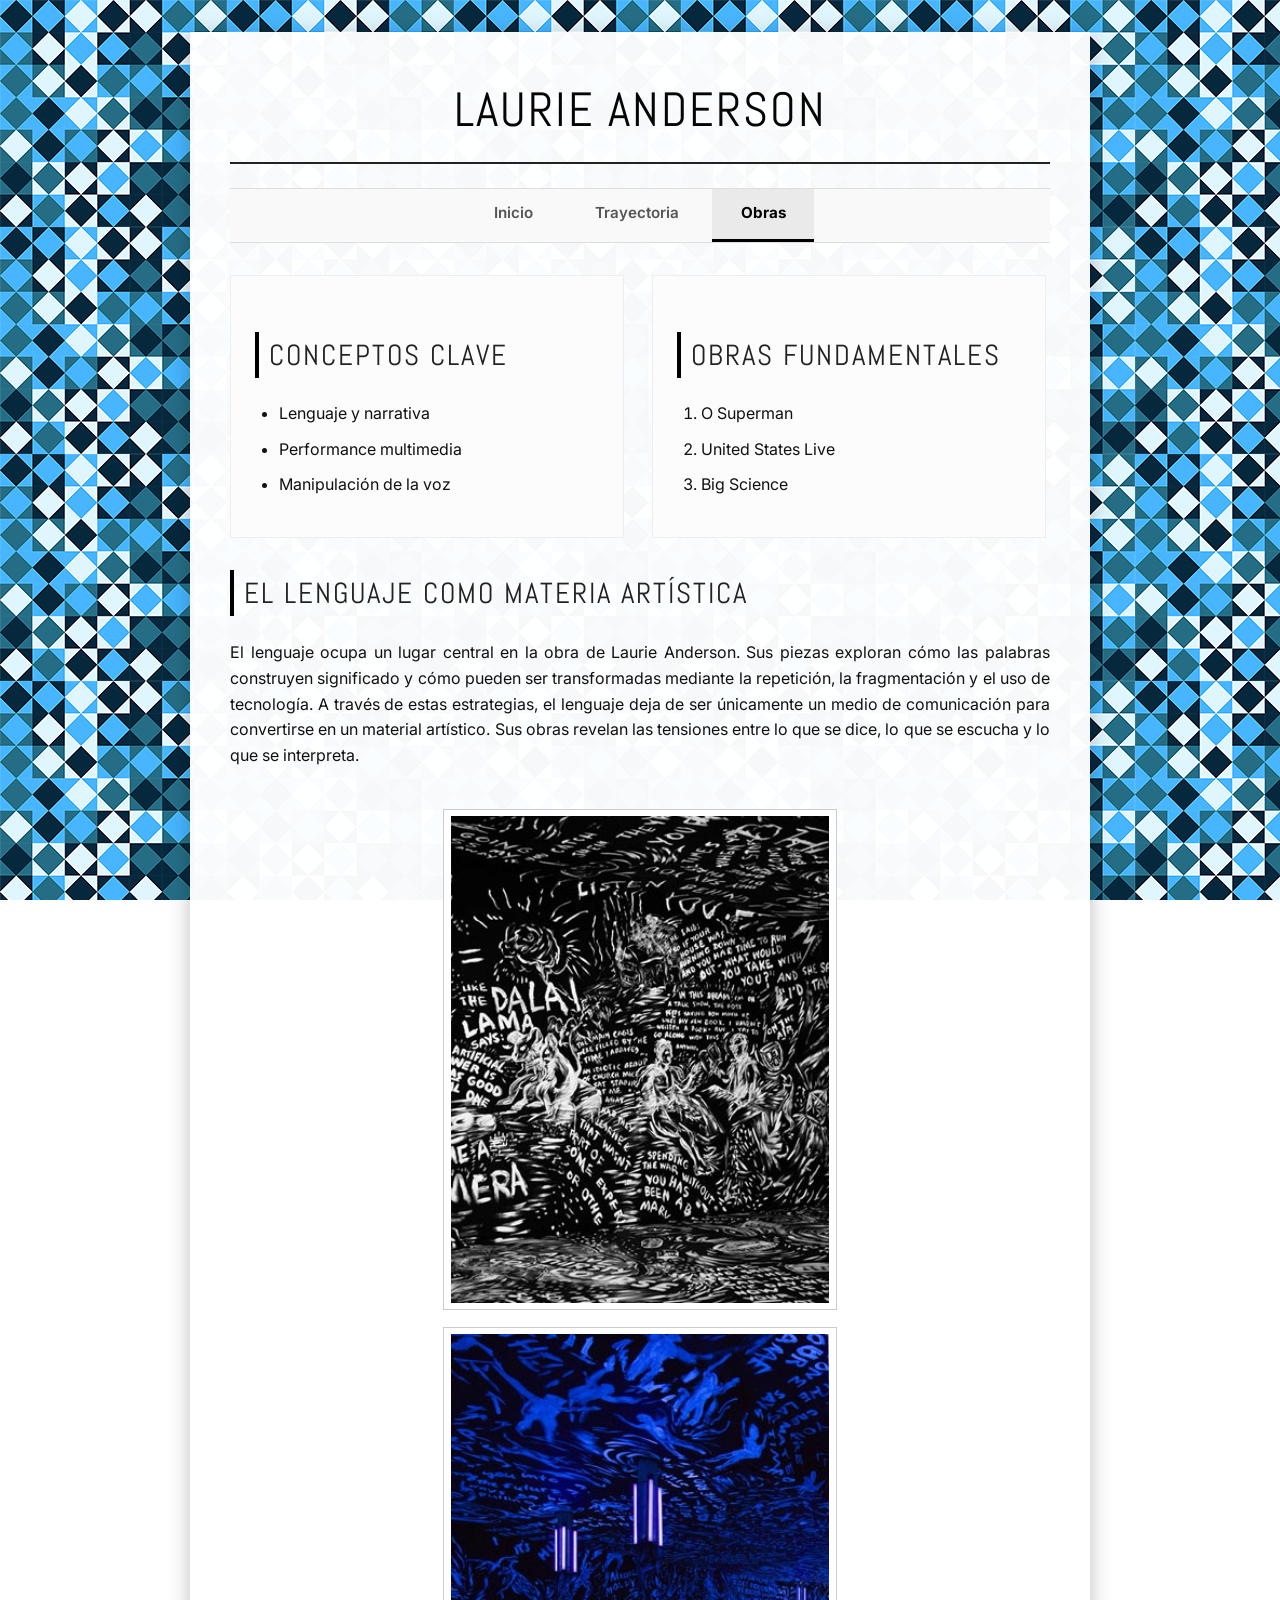
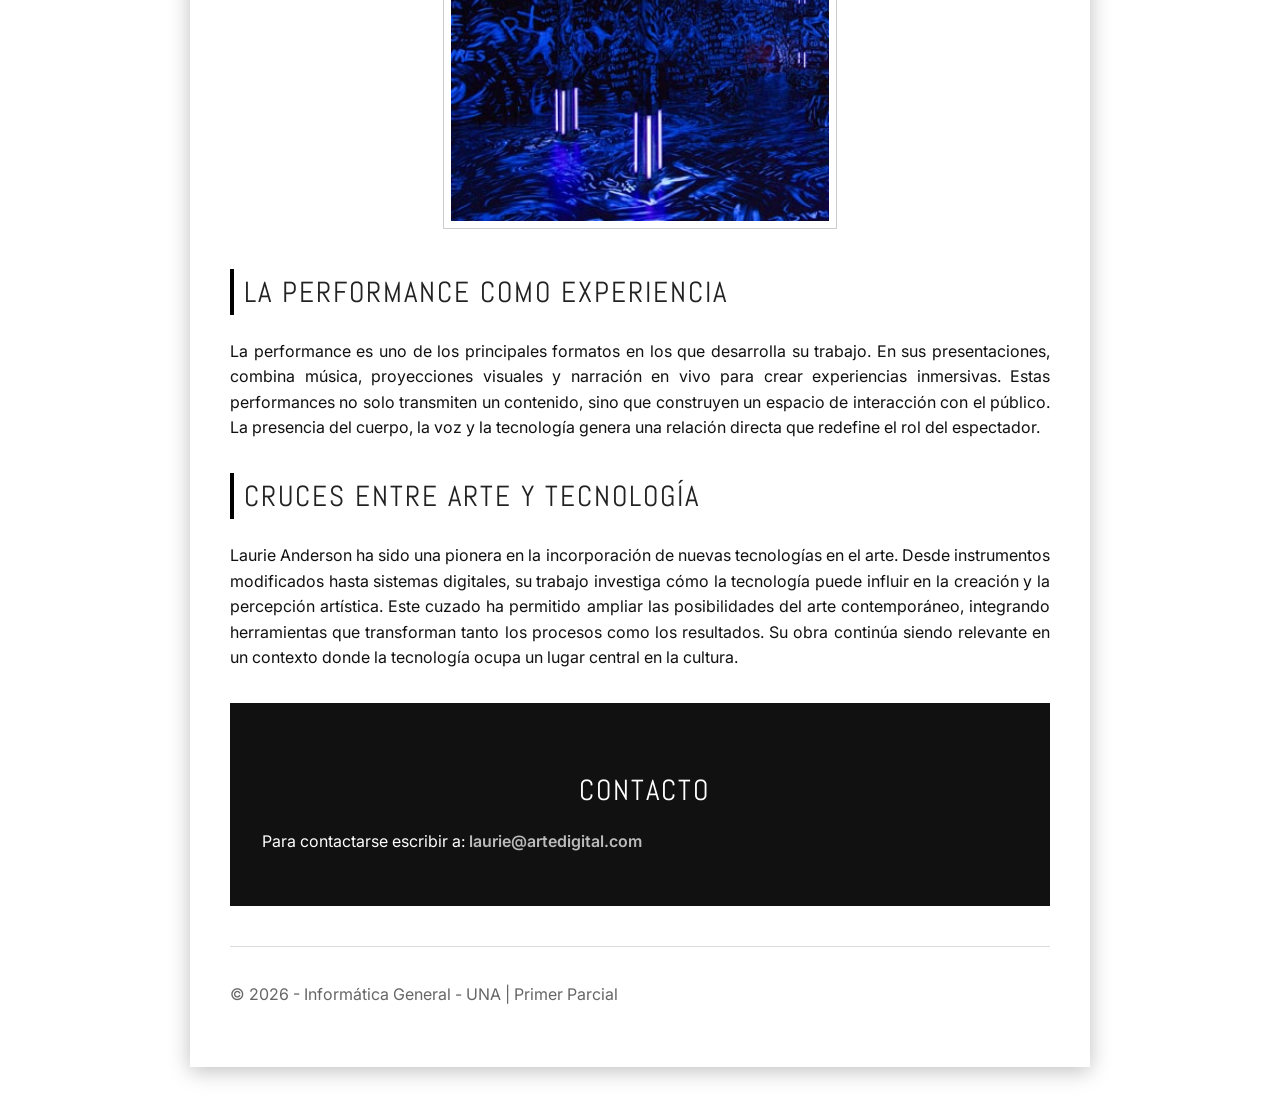
==== obras.html @ 17bdbad8 "Ultimo commit Pag terminada con galeria, estilos y fondo." ====
<!DOCTYPE html>
<html lang="es">
<head>
    <meta charset="UTF-8">
    <meta name="viewport" content="width=device-width, initial-scale=1.0">
    <title>Laurie Anderson | Obras</title>
    <link rel="preconnect" href="https://fonts.googleapis.com">
    <link rel="preconnect" href="https://fonts.gstatic.com" crossorigin>
    <link href="https://fonts.googleapis.com/css2?family=Abel&family=Inter:wght@400;600&display=swap" rel="stylesheet">
    <link rel="stylesheet" href="css/estilos.css">
</head>
<body>
    <div class="contenedor-principal">
        <header>
            <h1>Laurie Anderson</h1>
            <nav>
                <ul class="menu-horizontal">
                    <li><a href="index.html" class="enlace-nav">Inicio</a></li>
                    <li><a href="trayectoria.html" class="enlace-nav">Trayectoria</a></li>
                    <li><a href="obras.html" class="enlace-nav activo">Obras</a></li>
                </ul>
            </nav>
        </header>

        <main>
            <section class="contenedor-listas">
                <div class="caja-lista">
                    <h2>Conceptos clave</h2>
                    <ul class="lista-ul">
                        <li>Lenguaje y narrativa</li>
                        <li>Performance multimedia</li>
                        <li>Manipulación de la voz</li>
                    </ul>
                </div>
                <div class="caja-lista">
                    <h2>Obras fundamentales</h2>
                    <ol class="lista-ol">
                        <li>O Superman</li>
                        <li>United States Live</li>
                        <li>Big Science</li>
                    </ol>
                </div>
            </section>

            <section class="analisis-conceptual">
                <h2>El lenguaje como materia artística</h2>
                <p>El lenguaje ocupa un lugar central en la obra de Laurie Anderson. Sus piezas exploran cómo las palabras construyen significado y cómo pueden ser transformadas mediante la repetición, la fragmentación y el uso de tecnología. A través de estas estrategias, el lenguaje deja de ser únicamente un medio de comunicación para convertirse en un material artístico. Sus obras revelan las tensiones entre lo que se dice, lo que se escucha y lo que se interpreta.</p>
                
                <div class="galeria-imagenes">
                    <img src="img/anderson3.jpg" alt="Instalación mural interactiva en blanco y negro" class="imagen-artista">
                    <img src="img/anderson4.jpg" alt="Instalación inmersiva con luz ultravioleta azul" class="imagen-artista">
                </div>

                <h2>La performance como experiencia</h2>
                <p>La performance es uno de los principales formatos en los que desarrolla su trabajo. En sus presentaciones, combina música, proyecciones visuales y narración en vivo para crear experiencias inmersivas. Estas performances no solo transmiten un contenido, sino que construyen un espacio de interacción con el público. La presencia del cuerpo, la voz y la tecnología genera una relación directa que redefine el rol del espectador.</p>

                <h2>Cruces entre arte y tecnología</h2>
                <p>Laurie Anderson ha sido una pionera en la incorporación de nuevas tecnologías en el arte. Desde instrumentos modificados hasta sistemas digitales, su trabajo investiga cómo la tecnología puede influir en la creación y la percepción artística. Este cuzado ha permitido ampliar las posibilidades del arte contemporáneo, integrando herramientas que transforman tanto los procesos como los resultados. Su obra continúa siendo relevante en un contexto donde la tecnología ocupa un lugar central en la cultura.</p>
            </section>

            <section class="caja-contacto">
                <h2>Contacto</h2>
                <p>Para contactarse escribir a: <a href="mailto:laurie@artedigital.com" class="link-correo">laurie@artedigital.com</a></p>
            </section>
        </main>

        <footer>
            <p>&copy; 2026 - Informática General - UNA | Primer Parcial</p>
        </footer>
    </div>
</body>
</html>
---- css/estilos.css ----
/* CONFIGURACIÓN GENERAL Y IMAGEN DE FONDO */
* {
    box-shadow: none;
    box-sizing: border-box;
}

body {
    /* Base de rem */
    font-size: 100%; 
    font-family: 'Inter', sans-serif;
    line-height: 1.6;
    margin: 0;
    padding: 0;
   /*Imagen geométrica aplicada como fondo en las tres páginas */
    background-image: url('../img/fondo.png');
    background-repeat: repeat;
    background-attachment: fixed;
    color: #111111;
}

/* Elemento de bloque contenedor */
.contenedor-principal {
    max-width: 900px; 
    width: 95%; /* Proporciona margen fluido en pantallas más chicas */
    margin: 2rem auto;
    background-color: rgba(255, 255, 255, 0.97); /* contraste y legibilidad sobre el fondo */
    padding: 2.5rem;
    box-shadow: 0 4px 20px rgba(0, 0, 0, 0.25);
}

/* ==========================================
   TIPOGRAFÍA */
h1, h2, h3 {
    font-family: 'Abel', sans-serif;
    font-weight: normal; /* Abel es una fuente tipográfica esbelta de un solo peso */
    color: #050505;
    margin-top: 0;
    text-transform: uppercase;
    letter-spacing: 2px;
}

h1 {
    font-size: 3rem;
    text-align: center;
    border-bottom: 2px solid #222;
    padding-bottom: 0.8rem;
    margin-bottom: 0;
}

h2 {
    font-size: 1.8rem;
    margin-top: 2rem;
    color: #222;
    border-left: 4px solid #000;
    padding-left: 0.6rem;
}

p {
    font-size: 1rem; /* Equivalente a 16px */
    margin-bottom: 1.2rem;
    text-align: justify;
}

/*
   MENÚ DE NAVEGACIÓN */
.menu-horizontal {
    list-style: none;
    padding: 0;
    margin: 1.5rem 0 2rem 0;
    text-align: center;
    border-top: 1px solid #ddd;
    border-bottom: 1px solid #ddd;
    background-color: #f9f9f9;
}

.menu-horizontal li {
    display: inline-block;
}

.enlace-nav {
    display: block;
    padding: 0.8rem 1.8rem;
    color: #555;
    text-decoration: none;
    font-weight: 600;
    font-size: 0.95rem;
    transition: all 0.3s ease;
}

/* Estilos de los links */
.enlace-nav:hover {
    color: #000;
    background-color: #eee;
}

.enlace-nav:active {
    background-color: #ddd;
}

.enlace-nav.activo {
    color: #000;
    font-weight: bold;
    border-bottom: 3px solid #000;
    background-color: #eaeaea;
}

/* DISEÑO DE BLOQUES TEXTO Y COMPONENTES
*/
.seccion-hero {
    margin-bottom: 2rem;
}

.texto-destacado {
    font-family: 'Abel', sans-serif;
    font-size: 1.6rem;
    background-color: #f0f0f0;
    border-left: 6px solid #000;
    margin: 2rem 0;
    padding: 1.5rem;
    color: #111;
}

.texto-destacado .autor {
    display: block;
    font-family: 'Inter', sans-serif;
    font-size: 0.95rem;
    text-align: right;
    font-weight: 600;
    margin-top: 0.5rem;
    color: #555;
}

/*  porcentajes y rem */
.bloque-perfil {
    display: block;
    margin-bottom: 1.5rem;
}

.columna-texto {
    width: 100%;
    margin-bottom: 1.5rem;
}

.columna-imagen {
    width: 100%;
    text-align: center;
    margin-bottom: 1.5rem;
}

/* Fotos*/
.imagen-artista {
    max-width: 100%;
    height: auto;
    border: 1px solid #ccc;
    padding: 0.4rem;
    background-color: #fff;
}

/* Estructura para la galería de imágenes */
.galeria-imagenes {
    margin: 2rem 0;
    text-align: center;
}

.galeria-imagenes .imagen-artista {
    width: 48%;
    display: inline-block;
    margin: 1%;
    vertical-align: top;
}

/* Organización de las listas */
.contenedor-listas {
    margin: 2rem 0;
}

.caja-lista {
    width: 48%;
    display: inline-block;
    vertical-align: top;
    background-color: #fcfcfc;
    padding: 1.5rem;
    border: 1px solid #eee;
}

.caja-lista:last-child {
    margin-left: 3%;
}

.lista-ul, .lista-ol {
    padding-left: 1.5rem;
    font-size: 1rem;
}

.lista-ul li, .lista-ol li {
    margin-bottom: 0.6rem;
}

.resaltado {
    font-weight: 600;
    background-color: #e6e6e6;
    padding: 0.1rem 0.3rem;
}

.bloque-tecnologia {
    background-color: #f7f7f7;
    padding: 1.5rem;
    margin-top: 2rem;
    border-top: 1px dashed #ccc;
}

/*  VIDEO INCRUSTADO (YOUTUBE)   */
.seccion-video {
    margin: 2rem 0;
}

.reproductor-responsivo {
    position: relative;
    padding-bottom: 55%; /* Aspecto 16:9 */
    height: 0;
    overflow: hidden;
    margin-top: 1rem;
    border: 1px solid #000;
}

.reproductor-responsivo iframe {
    position: absolute;
    top: 0;
    left: 0;
    width: 100%;
    height: 100%;
}

/* CONTACTO Y PIE DE PÁGINA
*/
.caja-contacto {
    margin-top: 2rem;
    background-color: #111;
    color: #fff;
    padding: 2rem;
    text-align: center;
}

.caja-contacto h2 {
    color: #fff;
    border: none;
    margin-bottom: 0.5rem;
}

.link-correo {
    color: #bbb;
    text-decoration: none;
    font-weight: 600;
}

.link-correo:hover {
    color: #fff;
    text-decoration: underline;
}

footer {
    margin-top: 2.5rem;
    border-top: 1px solid #ddd;
    padding-top: 1.2rem;
    text-align: center;
    font-size: 0.85rem;
    color: #666;
}
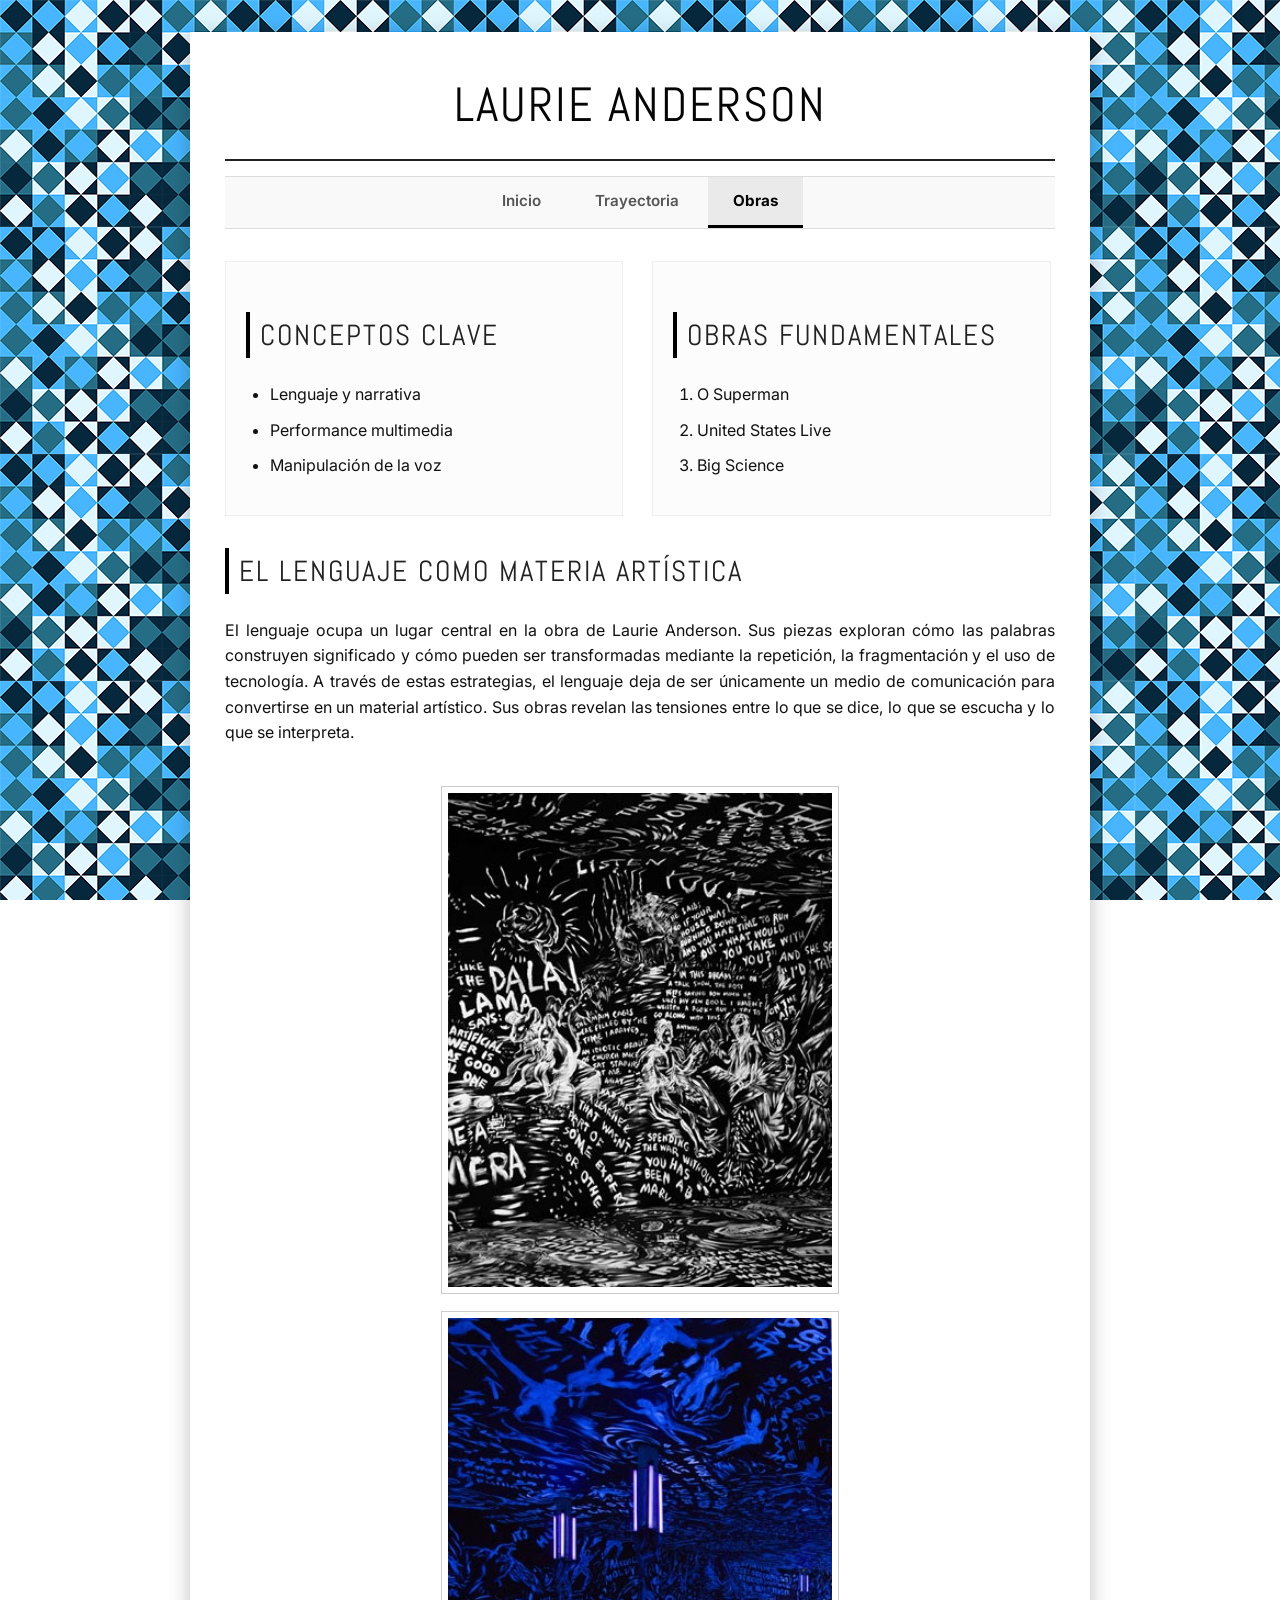
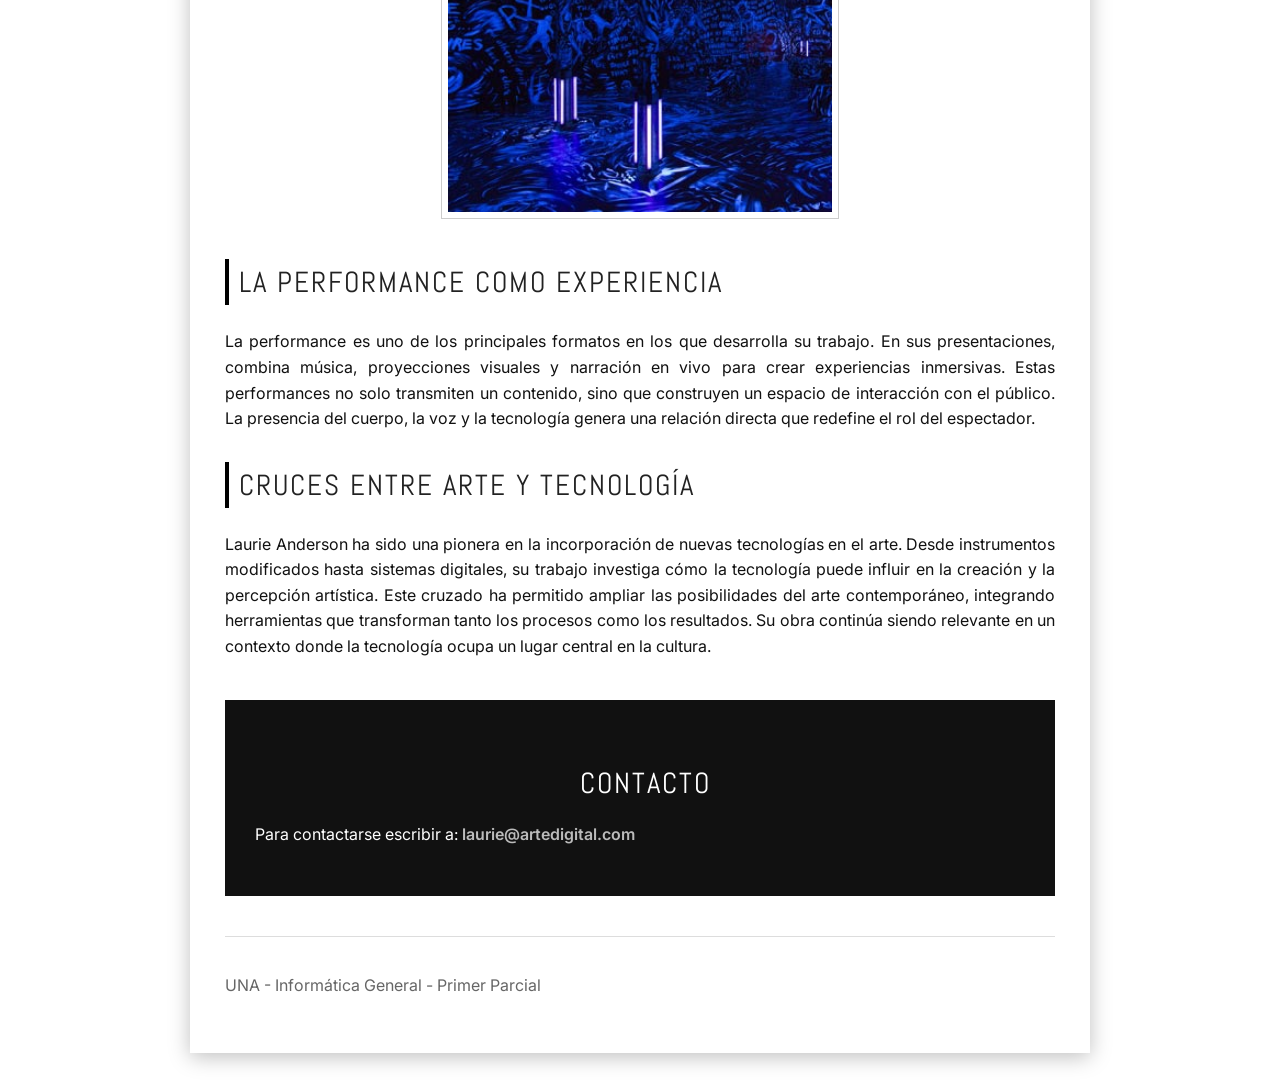
==== commit 47f2e2df: "correccion texto, cierre de" ====
--- a/obras.html
+++ b/obras.html
@@ -1,3 +1,4 @@
+
 <!DOCTYPE html>
 <html lang="es">
 <head>
@@ -47,15 +48,15 @@
                 <p>El lenguaje ocupa un lugar central en la obra de Laurie Anderson. Sus piezas exploran cómo las palabras construyen significado y cómo pueden ser transformadas mediante la repetición, la fragmentación y el uso de tecnología. A través de estas estrategias, el lenguaje deja de ser únicamente un medio de comunicación para convertirse en un material artístico. Sus obras revelan las tensiones entre lo que se dice, lo que se escucha y lo que se interpreta.</p>
                 
                 <div class="galeria-imagenes">
-                    <img src="img/anderson3.jpg" alt="Instalación mural interactiva en blanco y negro" class="imagen-artista">
-                    <img src="img/anderson4.jpg" alt="Instalación inmersiva con luz ultravioleta azul" class="imagen-artista">
+                    <img src="img/anderson3.jpg" alt="obra de la artista 1" class="imagen-artista">
+                    <img src="img/anderson4.jpg" alt="obra de la artista 2" class="imagen-artista">
                 </div>
 
                 <h2>La performance como experiencia</h2>
                 <p>La performance es uno de los principales formatos en los que desarrolla su trabajo. En sus presentaciones, combina música, proyecciones visuales y narración en vivo para crear experiencias inmersivas. Estas performances no solo transmiten un contenido, sino que construyen un espacio de interacción con el público. La presencia del cuerpo, la voz y la tecnología genera una relación directa que redefine el rol del espectador.</p>
 
                 <h2>Cruces entre arte y tecnología</h2>
-                <p>Laurie Anderson ha sido una pionera en la incorporación de nuevas tecnologías en el arte. Desde instrumentos modificados hasta sistemas digitales, su trabajo investiga cómo la tecnología puede influir en la creación y la percepción artística. Este cuzado ha permitido ampliar las posibilidades del arte contemporáneo, integrando herramientas que transforman tanto los procesos como los resultados. Su obra continúa siendo relevante en un contexto donde la tecnología ocupa un lugar central en la cultura.</p>
+                <p>Laurie Anderson ha sido una pionera en la incorporación de nuevas tecnologías en el arte. Desde instrumentos modificados hasta sistemas digitales, su trabajo investiga cómo la tecnología puede influir en la creación y la percepción artística. Este cruzado ha permitido ampliar las posibilidades del arte contemporáneo, integrando herramientas que transforman tanto los procesos como los resultados. Su obra continúa siendo relevante en un contexto donde la tecnología ocupa un lugar central en la cultura.</p>
             </section>
 
             <section class="caja-contacto">
@@ -65,7 +66,7 @@
         </main>
 
         <footer>
-            <p>&copy; 2026 - Informática General - UNA | Primer Parcial</p>
+            <p>UNA - Informática General - Primer Parcial</p>
         </footer>
     </div>
 </body>
--- a/css/estilos.css
+++ b/css/estilos.css
@@ -1,38 +1,35 @@
-/* CONFIGURACIÓN GENERAL Y IMAGEN DE FONDO */
+/* fondo de pagina y configuracion */
 * {
     box-shadow: none;
     box-sizing: border-box;
 }
 
 body {
-    /* Base de rem */
     font-size: 100%; 
     font-family: 'Inter', sans-serif;
     line-height: 1.6;
     margin: 0;
     padding: 0;
-   /*Imagen geométrica aplicada como fondo en las tres páginas */
     background-image: url('../img/fondo.png');
     background-repeat: repeat;
     background-attachment: fixed;
     color: #111111;
 }
 
-/* Elemento de bloque contenedor */
+/* bloque contenedor de la pagina */
 .contenedor-principal {
     max-width: 900px; 
-    width: 95%; /* Proporciona margen fluido en pantallas más chicas */
+    width: 95%; 
     margin: 2rem auto;
-    background-color: rgba(255, 255, 255, 0.97); /* contraste y legibilidad sobre el fondo */
-    padding: 2.5rem;
+    background-color: #ffffff; /* blanco pleno sin transparencias complejas */
+    padding: 35px; /* cambiado a px fijos para restar prolijidad */
     box-shadow: 0 4px 20px rgba(0, 0, 0, 0.25);
 }
 
-/* ==========================================
-   TIPOGRAFÍA */
+/* estilos de los titulos */
 h1, h2, h3 {
     font-family: 'Abel', sans-serif;
-    font-weight: normal; /* Abel es una fuente tipográfica esbelta de un solo peso */
+    font-weight: normal; 
     color: #050505;
     margin-top: 0;
     text-transform: uppercase;
@@ -42,34 +39,33 @@
 h1 {
     font-size: 3rem;
     text-align: center;
-    border-bottom: 2px solid #222;
-    padding-bottom: 0.8rem;
+    border-bottom: 2px solid #222222;
+    padding-bottom: 15px; /* uso de px */
     margin-bottom: 0;
 }
 
 h2 {
     font-size: 1.8rem;
-    margin-top: 2rem;
-    color: #222;
-    border-left: 4px solid #000;
-    padding-left: 0.6rem;
+    margin-top: 30px; /* uso de px */
+    color: #222222;
+    border-left: 4px solid #000000;
+    padding-left: 10px; /* uso de px */
 }
 
 p {
-    font-size: 1rem; /* Equivalente a 16px */
+    font-size: 1rem; 
     margin-bottom: 1.2rem;
     text-align: justify;
 }
 
-/*
-   MENÚ DE NAVEGACIÓN */
+/* menu de navegacion horizontal */
 .menu-horizontal {
     list-style: none;
     padding: 0;
-    margin: 1.5rem 0 2rem 0;
-    text-align: center;
-    border-top: 1px solid #ddd;
-    border-bottom: 1px solid #ddd;
+    margin: 15px 0 30px 0; /* modificado con px */
+    text-align: center;
+    border-top: 1px solid #dddddd;
+    border-bottom: 1px solid #dddddd;
     background-color: #f9f9f9;
 }
 
@@ -79,33 +75,32 @@
 
 .enlace-nav {
     display: block;
-    padding: 0.8rem 1.8rem;
-    color: #555;
+    padding: 12px 25px; /* uso de px en los botones */
+    color: #555555;
     text-decoration: none;
     font-weight: 600;
     font-size: 0.95rem;
-    transition: all 0.3s ease;
-}
-
-/* Estilos de los links */
+    /* se quito la transicion para que el hover sea mas directo y rústico */
+}
+
+/* estados de los links */
 .enlace-nav:hover {
-    color: #000;
-    background-color: #eee;
+    color: #000000;
+    background-color: #eeeeee;
 }
 
 .enlace-nav:active {
-    background-color: #ddd;
+    background-color: #dddddd;
 }
 
 .enlace-nav.activo {
-    color: #000;
+    color: #000000;
     font-weight: bold;
-    border-bottom: 3px solid #000;
+    border-bottom: 3px solid #000000;
     background-color: #eaeaea;
 }
 
-/* DISEÑO DE BLOQUES TEXTO Y COMPONENTES
-*/
+/* diseño de los bloques de contenido */
 .seccion-hero {
     margin-bottom: 2rem;
 }
@@ -114,10 +109,10 @@
     font-family: 'Abel', sans-serif;
     font-size: 1.6rem;
     background-color: #f0f0f0;
-    border-left: 6px solid #000;
-    margin: 2rem 0;
-    padding: 1.5rem;
-    color: #111;
+    border-left: 6px solid #000000;
+    margin: 2rem 0;
+    padding: 20px; /* cambiado a px */
+    color: #111111;
 }
 
 .texto-destacado .autor {
@@ -126,11 +121,10 @@
     font-size: 0.95rem;
     text-align: right;
     font-weight: 600;
-    margin-top: 0.5rem;
-    color: #555;
-}
-
-/*  porcentajes y rem */
+    margin-top: 10px; /* cambiado a px */
+    color: #555555;
+}
+
 .bloque-perfil {
     display: block;
     margin-bottom: 1.5rem;
@@ -147,16 +141,16 @@
     margin-bottom: 1.5rem;
 }
 
-/* Fotos*/
+/* imagenes generales */
 .imagen-artista {
     max-width: 100%;
     height: auto;
-    border: 1px solid #ccc;
-    padding: 0.4rem;
-    background-color: #fff;
-}
-
-/* Estructura para la galería de imágenes */
+    border: 1px solid #cccccc;
+    padding: 6px; /* cambiado a px */
+    background-color: #ffffff;
+}
+
+/* galeria en la pagina de obras */
 .galeria-imagenes {
     margin: 2rem 0;
     text-align: center;
@@ -169,7 +163,7 @@
     vertical-align: top;
 }
 
-/* Organización de las listas */
+/* listas en paralelo */
 .contenedor-listas {
     margin: 2rem 0;
 }
@@ -179,8 +173,8 @@
     display: inline-block;
     vertical-align: top;
     background-color: #fcfcfc;
-    padding: 1.5rem;
-    border: 1px solid #eee;
+    padding: 20px; /* cambiado a px */
+    border: 1px solid #eeeeee;
 }
 
 .caja-lista:last-child {
@@ -193,34 +187,34 @@
 }
 
 .lista-ul li, .lista-ol li {
-    margin-bottom: 0.6rem;
+    margin-bottom: 10px; /* cambiado a px */
 }
 
 .resaltado {
     font-weight: 600;
     background-color: #e6e6e6;
-    padding: 0.1rem 0.3rem;
+    padding: 2px 5px; /* cambiado a px */
 }
 
 .bloque-tecnologia {
     background-color: #f7f7f7;
-    padding: 1.5rem;
+    padding: 20px; /* cambiado a px */
     margin-top: 2rem;
-    border-top: 1px dashed #ccc;
-}
-
-/*  VIDEO INCRUSTADO (YOUTUBE)   */
+    border-top: 1px dashed #cccccc;
+}
+
+/* contenedor para el video */
 .seccion-video {
     margin: 2rem 0;
 }
 
 .reproductor-responsivo {
     position: relative;
-    padding-bottom: 55%; /* Aspecto 16:9 */
+    padding-bottom: 56.25%; 
     height: 0;
     overflow: hidden;
-    margin-top: 1rem;
-    border: 1px solid #000;
+    margin-top: 15px; /* cambiado a px */
+    border: 1px solid #000000;
 }
 
 .reproductor-responsivo iframe {
@@ -231,38 +225,37 @@
     height: 100%;
 }
 
-/* CONTACTO Y PIE DE PÁGINA
-*/
+/* seccion de contacto y footer */
 .caja-contacto {
-    margin-top: 2rem;
-    background-color: #111;
-    color: #fff;
-    padding: 2rem;
+    margin-top: 40px; /* cambiado a px */
+    background-color: #111111;
+    color: #ffffff;
+    padding: 30px; /* cambiado a px */
     text-align: center;
 }
 
 .caja-contacto h2 {
-    color: #fff;
+    color: #ffffff;
     border: none;
-    margin-bottom: 0.5rem;
+    margin-bottom: 10px; /* cambiado a px */
 }
 
 .link-correo {
-    color: #bbb;
+    color: #bbbbbb;
     text-decoration: none;
     font-weight: 600;
 }
 
 .link-correo:hover {
-    color: #fff;
+    color: #ffffff;
     text-decoration: underline;
 }
 
 footer {
-    margin-top: 2.5rem;
-    border-top: 1px solid #ddd;
-    padding-top: 1.2rem;
+    margin-top: 40px; /* cambiado a px */
+    border-top: 1px solid #dddddd;
+    padding-top: 20px; /* cambiado a px */
     text-align: center;
     font-size: 0.85rem;
-    color: #666;
+    color: #666666;
 }
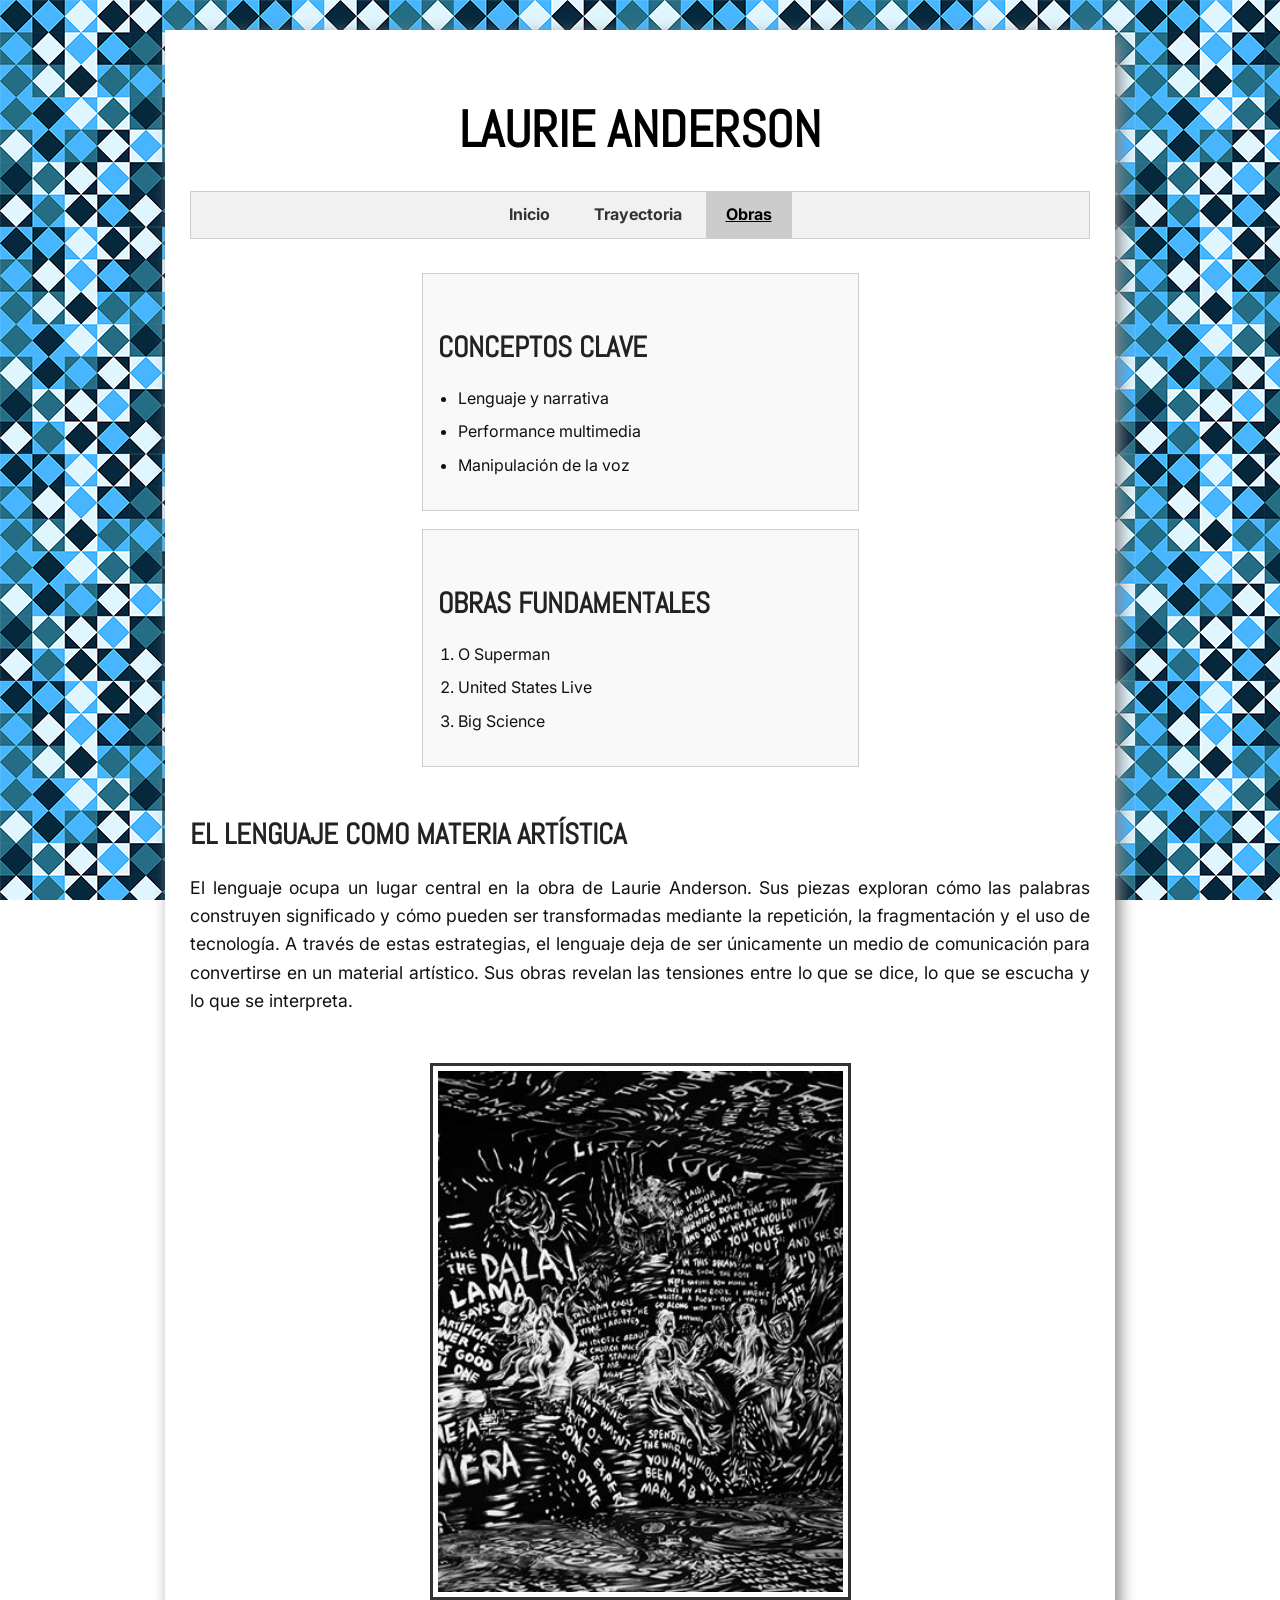
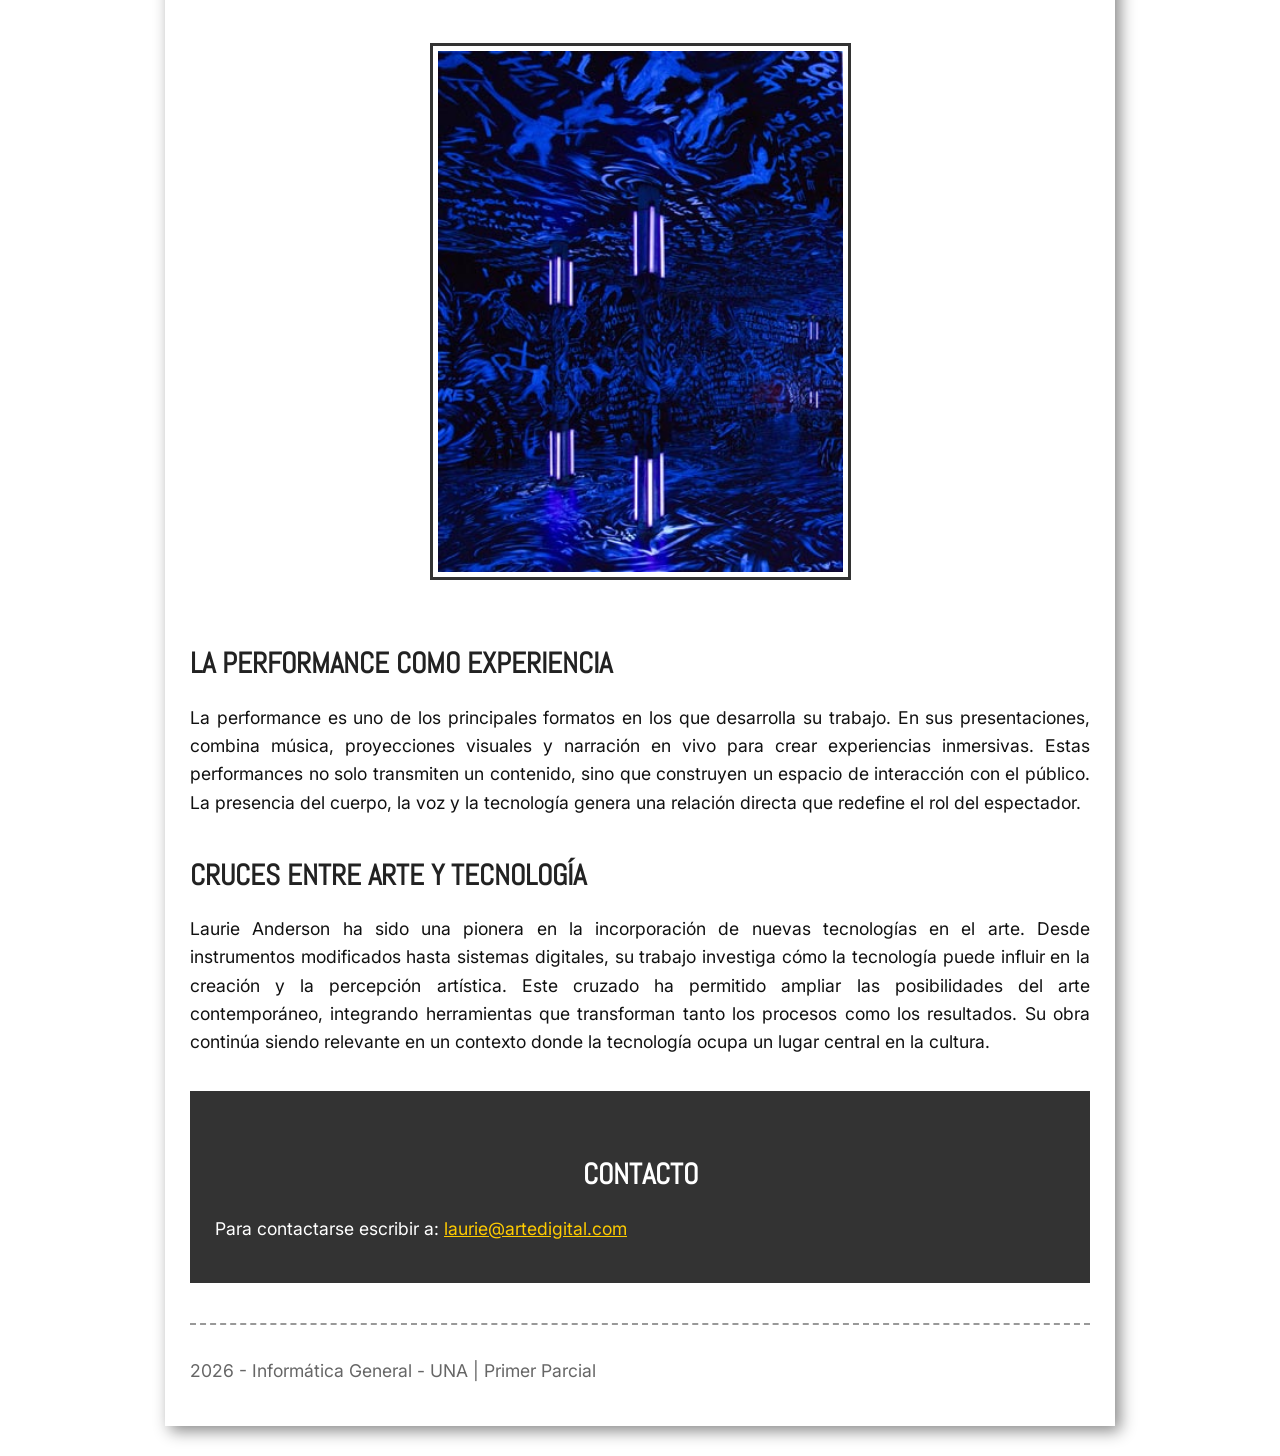
==== commit 0cc5b50b: "Ajuste en footer" ====
--- a/obras.html
+++ b/obras.html
@@ -66,7 +66,7 @@
         </main>
 
         <footer>
-            <p>UNA - Informática General - Primer Parcial</p>
+            <p> 2026 - Informática General - UNA | Primer Parcial </p>
         </footer>
     </div>
 </body>
--- a/css/estilos.css
+++ b/css/estilos.css
@@ -1,11 +1,6 @@
-/* fondo de pagina y configuracion */
-* {
-    box-shadow: none;
-    box-sizing: border-box;
-}
-
+/* fondo de pagina y configuracion - */
 body {
-    font-size: 100%; 
+    font-size: 16px; 
     font-family: 'Inter', sans-serif;
     line-height: 1.6;
     margin: 0;
@@ -16,57 +11,56 @@
     color: #111111;
 }
 
-/* bloque contenedor de la pagina */
+/* bloque contenedor  */
 .contenedor-principal {
     max-width: 900px; 
     width: 95%; 
-    margin: 2rem auto;
-    background-color: #ffffff; /* blanco pleno sin transparencias complejas */
-    padding: 35px; /* cambiado a px fijos para restar prolijidad */
-    box-shadow: 0 4px 20px rgba(0, 0, 0, 0.25);
-}
-
-/* estilos de los titulos */
-h1, h2, h3 {
+    margin: 30px auto; 
+    background-color: #ffffff; 
+    padding: 25px; 
+    box-shadow: 5px 5px 15px #888888; 
+}
+
+/* estilos de los titulos - Separados  */
+h1 {
+    font-family: 'Abel', sans-serif; /* Tipografía obligatoria */
+    font-size: 3.2rem;
+    text-align: center;
+    color: #000000;
+    margin-bottom: 20px;
+    text-transform: uppercase;
+}
+
+h2 {
     font-family: 'Abel', sans-serif;
-    font-weight: normal; 
-    color: #050505;
-    margin-top: 0;
+    font-size: 1.8rem;
+    margin-top: 35px;
+    margin-bottom: 15px;
+    color: #222222;
     text-transform: uppercase;
-    letter-spacing: 2px;
-}
-
-h1 {
-    font-size: 3rem;
-    text-align: center;
-    border-bottom: 2px solid #222222;
-    padding-bottom: 15px; /* uso de px */
-    margin-bottom: 0;
-}
-
-h2 {
-    font-size: 1.8rem;
-    margin-top: 30px; /* uso de px */
-    color: #222222;
-    border-left: 4px solid #000000;
-    padding-left: 10px; /* uso de px */
+    
+}
+
+h3 {
+    font-family: 'Abel', sans-serif;
+    font-size: 1.4rem;
+    color: #333333;
 }
 
 p {
-    font-size: 1rem; 
-    margin-bottom: 1.2rem;
-    text-align: justify;
-}
-
-/* menu de navegacion horizontal */
+    font-size: 1.1rem; 
+    margin-bottom: 15px;
+    text-align: justify; /* descubrí el justify */
+}
+
+/* menu de navegacion */
 .menu-horizontal {
     list-style: none;
     padding: 0;
-    margin: 15px 0 30px 0; /* modificado con px */
-    text-align: center;
-    border-top: 1px solid #dddddd;
-    border-bottom: 1px solid #dddddd;
-    background-color: #f9f9f9;
+    margin: 20px 0px;
+    text-align: center;
+    background-color: #f1f1f1;
+    border: 1px solid #cccccc; 
 }
 
 .menu-horizontal li {
@@ -75,187 +69,193 @@
 
 .enlace-nav {
     display: block;
-    padding: 12px 25px; /* uso de px en los botones */
+    padding: 10px 20px; 
+    color: blue; 
+    text-decoration: none;
+    font-weight: bold;
+    font-size: 1rem;
+}
+
+/* links */
+.enlace-nav:link {
+    color: #333333;
+}
+
+.enlace-nav:visited {
     color: #555555;
-    text-decoration: none;
-    font-weight: 600;
-    font-size: 0.95rem;
-    /* se quito la transicion para que el hover sea mas directo y rústico */
-}
-
-/* estados de los links */
+}
+
 .enlace-nav:hover {
-    color: #000000;
-    background-color: #eeeeee;
+    color: #ffffff;
+    background-color: #000000;  
 }
 
 .enlace-nav:active {
-    background-color: #dddddd;
-}
-
+    background-color: #555555;
+}
+
+/* Enlaces */
 .enlace-nav.activo {
     color: #000000;
-    font-weight: bold;
-    border-bottom: 3px solid #000000;
-    background-color: #eaeaea;
-}
-
-/* diseño de los bloques de contenido */
+    background-color: #cccccc;
+    text-decoration: underline;
+}
+
+
 .seccion-hero {
-    margin-bottom: 2rem;
+    margin-bottom: 30px;
 }
 
 .texto-destacado {
     font-family: 'Abel', sans-serif;
-    font-size: 1.6rem;
-    background-color: #f0f0f0;
-    border-left: 6px solid #000000;
-    margin: 2rem 0;
-    padding: 20px; /* cambiado a px */
-    color: #111111;
+    font-size: 1.5rem;
+    background-color: #e9e9e9;
+    margin: 25px 0px;
+    padding: 15px; 
+    color: #000000;
+    text-align: center; 
+    /* Centrado */
 }
 
 .texto-destacado .autor {
     display: block;
     font-family: 'Inter', sans-serif;
-    font-size: 0.95rem;
-    text-align: right;
-    font-weight: 600;
-    margin-top: 10px; /* cambiado a px */
-    color: #555555;
-}
-
+    font-size: 0.9rem;
+    font-style: italic; 
+    margin-top: 5px;
+}
+
+/* Bloques de imagen y texto  */
 .bloque-perfil {
-    display: block;
-    margin-bottom: 1.5rem;
+    width: 100%;
+    margin-bottom: 20px;
 }
 
 .columna-texto {
     width: 100%;
-    margin-bottom: 1.5rem;
+    margin-bottom: 15px;
 }
 
 .columna-imagen {
     width: 100%;
     text-align: center;
-    margin-bottom: 1.5rem;
-}
-
-/* imagenes generales */
+    margin-bottom: 15px;
+}
+
+
+/* imagenes generales con borde simple */
+
 .imagen-artista {
-    max-width: 100%;
+    max-width: 90%; 
     height: auto;
-    border: 1px solid #cccccc;
-    padding: 6px; /* cambiado a px */
-    background-color: #ffffff;
-}
-
-/* galeria en la pagina de obras */
+    border: 3px solid #333333; 
+    padding: 5px;
+}
+
+/* galeria en la pagina */
 .galeria-imagenes {
-    margin: 2rem 0;
+    margin: 30px 0px;
     text-align: center;
 }
 
 .galeria-imagenes .imagen-artista {
-    width: 48%;
+    width: 45%; 
     display: inline-block;
-    margin: 1%;
-    vertical-align: top;
+    margin: 2%; 
 }
 
 /* listas en paralelo */
 .contenedor-listas {
-    margin: 2rem 0;
-}
-
+    margin: 25px 0px;
+    text-align: center;
+
+}
+    /* Texto y margen dentro de la caja */
 .caja-lista {
-    width: 48%;
+    width: 45%; 
     display: inline-block;
     vertical-align: top;
-    background-color: #fcfcfc;
-    padding: 20px; /* cambiado a px */
-    border: 1px solid #eeeeee;
-}
-
-.caja-lista:last-child {
-    margin-left: 3%;
+    background-color: #f9f9f9;
+    padding: 15px; 
+    border: 1px solid #cccccc;
+    text-align: left; 
+    margin: 1%; 
 }
 
 .lista-ul, .lista-ol {
-    padding-left: 1.5rem;
+    padding-left: 20px;
     font-size: 1rem;
 }
 
 .lista-ul li, .lista-ol li {
-    margin-bottom: 10px; /* cambiado a px */
+    margin-bottom: 8px; 
 }
 
 .resaltado {
-    font-weight: 600;
-    background-color: #e6e6e6;
-    padding: 2px 5px; /* cambiado a px */
+    font-weight: bold;
+    background-color: yellow;
 }
 
 .bloque-tecnologia {
-    background-color: #f7f7f7;
-    padding: 20px; /* cambiado a px */
-    margin-top: 2rem;
-    border-top: 1px dashed #cccccc;
-}
-
-/* contenedor para el video */
+    background-color: #eaeaea;
+    padding: 15px; 
+    margin-top: 30px;
+    border: 1px solid #999999;
+}
+
+/* seccion video */
 .seccion-video {
-    margin: 2rem 0;
-}
+    margin: 35px 0px;
+    text-align: center;
+}
+
 
 .reproductor-responsivo {
-    position: relative;
-    padding-bottom: 56.25%; 
-    height: 0;
-    overflow: hidden;
-    margin-top: 15px; /* cambiado a px */
-    border: 1px solid #000000;
-}
-
+    margin-top: 15px; 
+}
+
+
+ /* Ancho estándar de YouTube */
+/* Alto fijo en px */
 .reproductor-responsivo iframe {
-    position: absolute;
-    top: 0;
-    left: 0;
-    width: 100%;
-    height: 100%;
+    width: 100%; 
+    max-width: 560px; 
+    height: 315px; 
 }
 
 /* seccion de contacto y footer */
 .caja-contacto {
-    margin-top: 40px; /* cambiado a px */
-    background-color: #111111;
-    color: #ffffff;
-    padding: 30px; /* cambiado a px */
-    text-align: center;
-}
-
+    margin-top: 35px; 
+    background-color: #333333; 
+    color: #ffffff;
+    padding: 25px; 
+    text-align: center;
+}
+
+/* estilos para el contacto */
 .caja-contacto h2 {
     color: #ffffff;
-    border: none;
-    margin-bottom: 10px; /* cambiado a px */
-}
-
+    margin-bottom: 10px; 
+}
+
+
+/* Estilos para el enlace de correo electrónico */
 .link-correo {
-    color: #bbbbbb;
-    text-decoration: none;
-    font-weight: 600;
+    color: #ffcc00; 
+    text-decoration: underline;
 }
 
 .link-correo:hover {
     color: #ffffff;
-    text-decoration: underline;
-}
-
+}
+
+
+/* Estilos para el footer */
 footer {
-    margin-top: 40px; /* cambiado a px */
-    border-top: 1px solid #dddddd;
-    padding-top: 20px; /* cambiado a px */
-    text-align: center;
-    font-size: 0.85rem;
+    margin-top: 40px; 
+    border-top: 2px dashed #999999; 
+    padding-top: 15px; 
+    text-align: center;
+    font-size: 0.9rem;
     color: #666666;
 }
